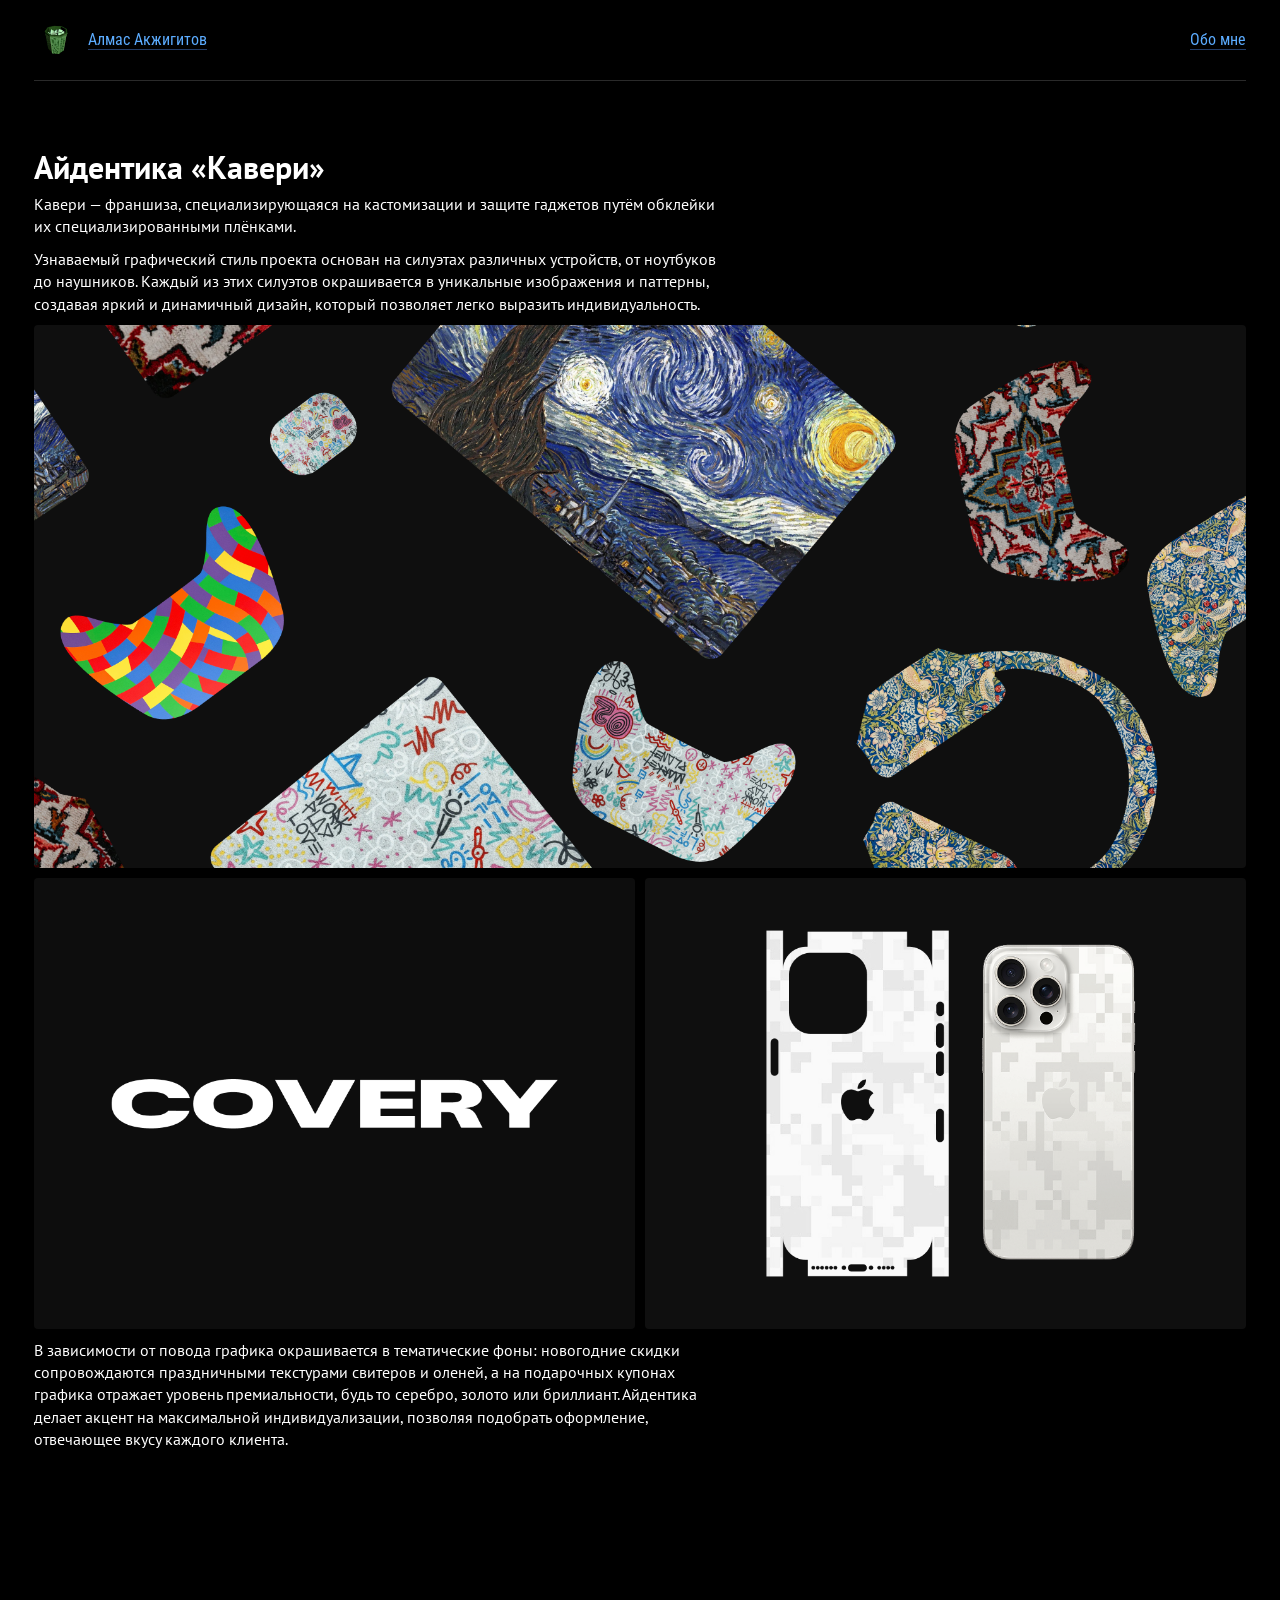
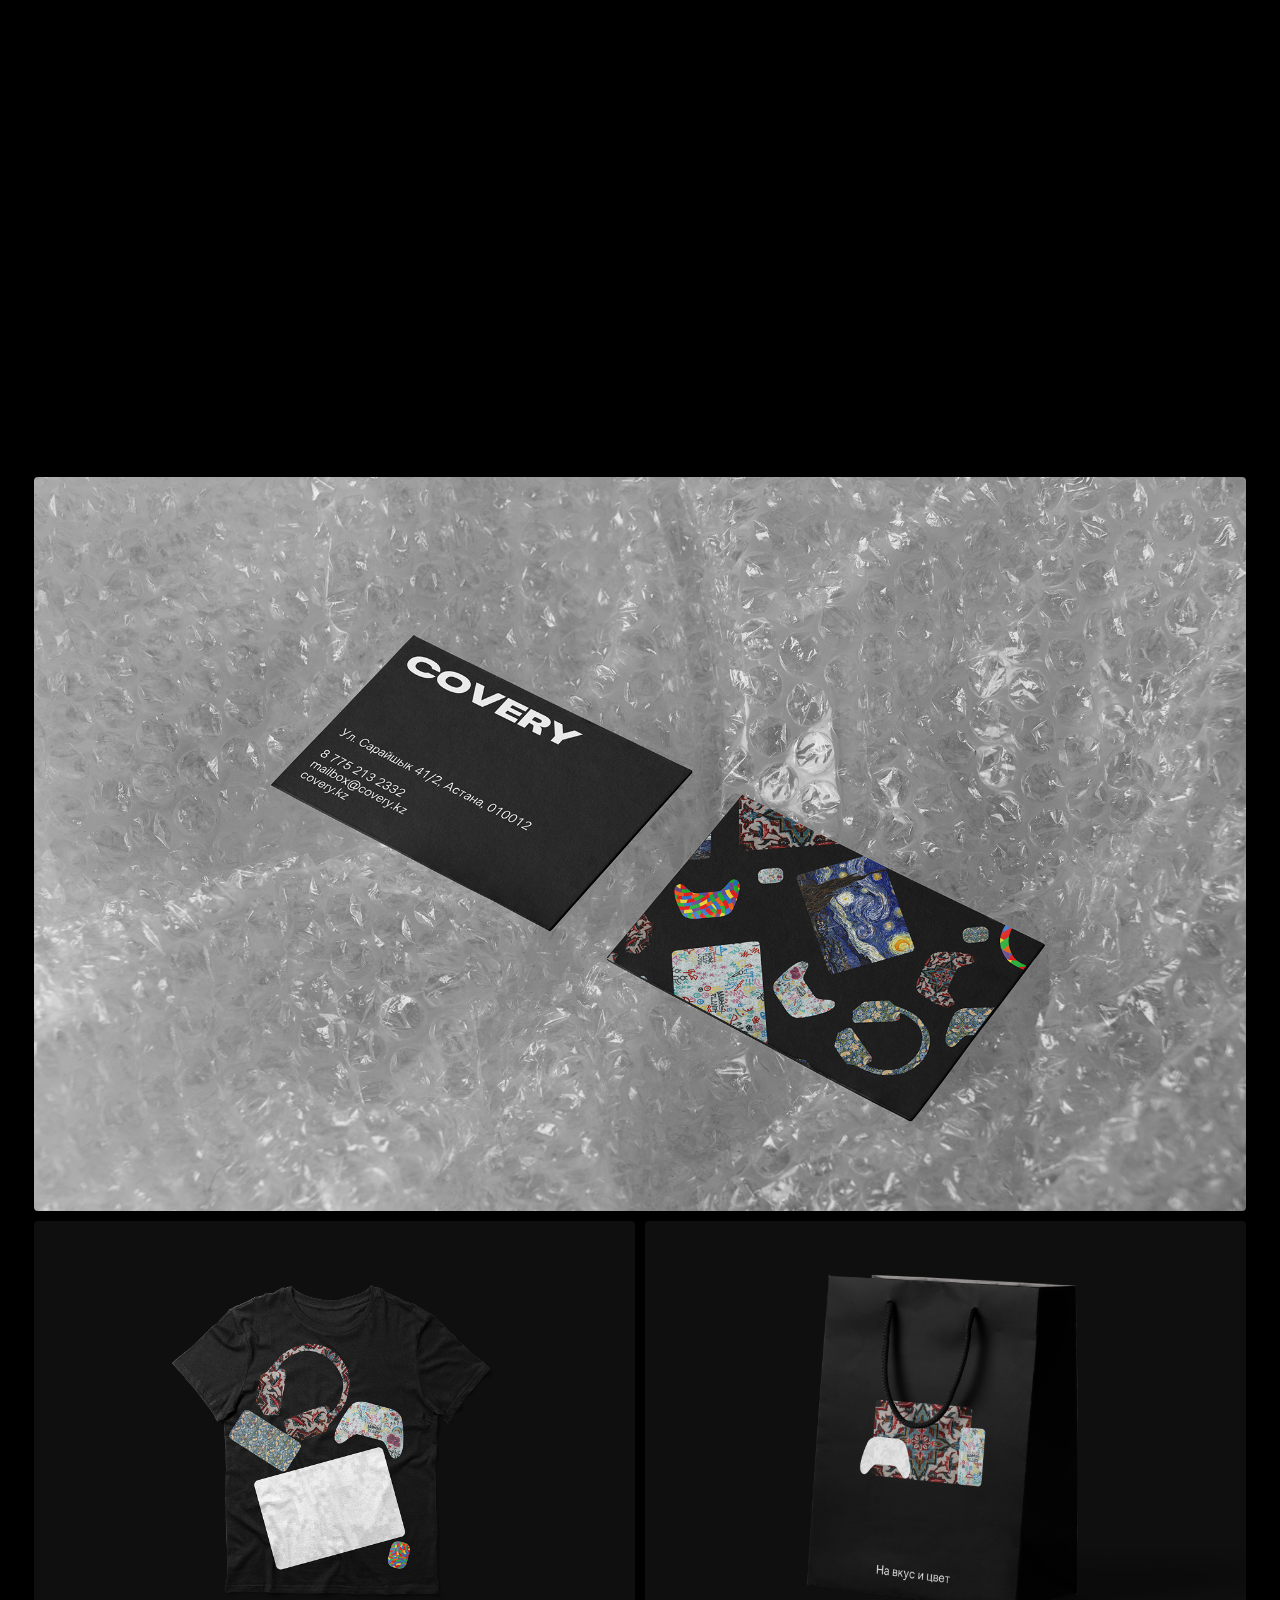
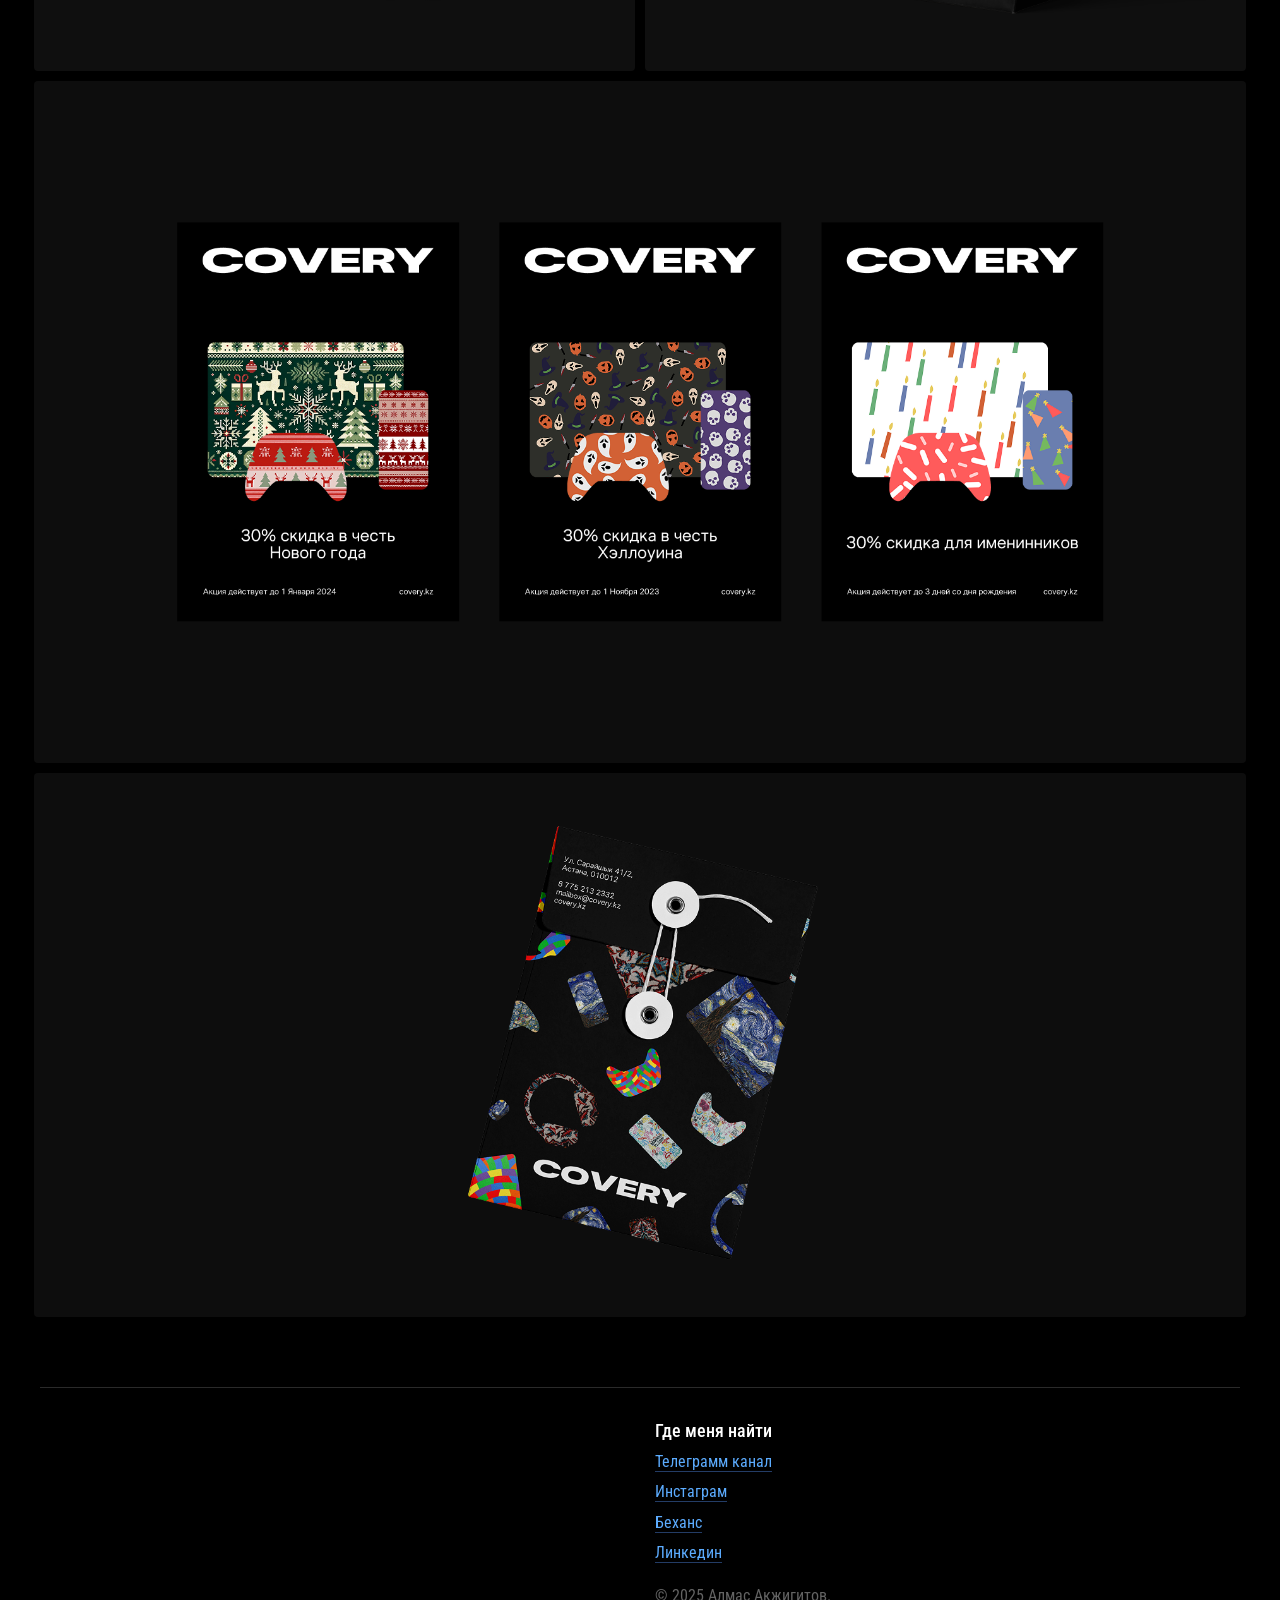
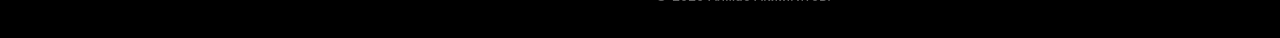
==== covery/index.html @ 47cae8db "8th version Covery added" ====
<!DOCTYPE html>
<html lang="ru">
    <head>
        <meta charset="UTF-8">
        <meta name="viewport" content="width=device-width, initial-scale=1.0">
        <meta property="og:type" content="website">
       
        <meta property="og:title" content="Айдентика «Кавери»">
        <meta property="og:description" content="Кавери —  франшиза, специализирующаяся на кастомизации и защите гаджетов путём обклейки их специализированными плёнками.">
        <meta property="og:image" content="https://almasakzhigitov.com/covery/banner.png">
        <meta property="og:image:width" content="1080">
        <meta property="og:image:height" content="660">
        
        <link rel="icon" href="/static/avatar.png" type="image/x-icon">
        <link rel="apple-touch-icon" href="/static/avatar.png">
        
        <link rel="stylesheet" type="text/css" href="/static/style.css">
        
        <title>Айдентика «Кавери»</title>
    </head>
<body>
    <header>
        <a class="body-interface-text" href="/">
            <div class="site-logo">
                <img src="/static/avatar.png" alt=""> Алмас Акжигитов
            </div>
        </a>
        <a class="body-interface-text" href="/about">Обо мне</a>
    </header>
    
    <div class="content">
        <div class="project-preview">
            <h1 class="text-container">Айдентика «Кавери»</h1>
            
            <p class="body-serif-text text-container">Кавери —  франшиза, специализирующаяся на кастомизации и защите гаджетов путём обклейки их специализированными плёнками.
            </p>

            <p class="body-serif-text text-container">Узнаваемый графический стиль проекта основан на силуэтах различных устройств, от ноутбуков до наушников. Каждый из этих силуэтов окрашивается в уникальные изображения и паттерны, создавая яркий и динамичный дизайн, который позволяет легко выразить индивидуальность. 
            </p>

            <img src="/covery/1_WI.png" class="wide-image">
            
            <div class="small-image-group">
                <img src="/covery/2.1_SI.png" alt="" class="small-image">
                <img src="/covery/2.2_SI.png" alt="" class="small-image">
            </div>
            
            <p class="body-serif-text text-container">В зависимости от повода графика окрашивается в тематические фоны: новогодние скидки сопровождаются праздничными текстурами свитеров и оленей, а на подарочных купонах графика отражает уровень премиальности, будь то серебро, золото или бриллиант. Айдентика делает акцент на максимальной индивидуализации, позволяя подобрать оформление, отвечающее вкусу каждого клиента.
            </p>

            <video class="wide-image" autoplay="" loop="" muted="" src="/covery/3_WI.mp4" playsinline=""></video>

            <img src="/covery/4_WI.png" class="wide-image">

            <div class="small-image-group">
                <img src="/covery/5.1_SI.png" alt="" class="small-image">
                <img src="/covery/5.2_SI.png" alt="" class="small-image">
            </div>

            <img src="/covery/6_WI.png" class="wide-image">

            <img src="/covery/7_WI.png" class="wide-image">

        </div>
    </div>
    
    <footer>
        <div class="footer-left">
            <video id="sobaka" autoplay="" loop="" muted="" src="/static/sobaka.mp4" playsinline=""></video>
        </div>
        <div class="footer-right">
            <div class="footer-info">
                <p class="heading-interface-text">Где меня найти</p>
                <a class="body-interface-text" href="https://t.me/mezzahood">Телеграмм канал</a>
                <a class="body-interface-text" href="https://www.instagram.com/meeezzanine">Инстаграм</a>
                <a class="body-interface-text" href="https://www.behance.net/c9155ba3">Беханс</a>
                <a class="body-interface-text" href="https://www.linkedin.com/in/almas-akzhigitov">Линкедин</a>
            </div>
            <p class="caption-interface-text">© 2025 Алмас Акжигитов.</p>
        </div>
    </footer>
</body>
</html>
---- static/style.css ----
/* ————————————————— Variables ——————————————— */

@import url('https://fonts.googleapis.com/css2?family=Roboto+Condensed:ital,wght@0,100..900;1,100..900&display=swap');
@import url('https://fonts.googleapis.com/css2?family=PT+Sans:ital,wght@0,400;0,700;1,400;1,700&display=swap');

@font-face {
  font-family: 'Bookerly';
  src: url('/static/fonts/Bookerly.ttf') format('truetype'), 
  url('/static/fonts/Bookerly\ Italic.ttf') format('truetype');
}

:root{
  --background-color: #000000;

  --text-primary: #ffffff;
  --text-secondary: #636363;

  --border-gray: #2A2A2A;

  --active-link: #5CACFF;
  --active-link-underline: rgba(88, 150, 255, 40%);
  --hover-link: #FF5C5C;
}

/* ————————————————— Zeroing ——————————————— */

html, body, div, span, applet, object, iframe,
h1, h2, h3, h4, h5, h6, p, blockquote, pre,
a, abbr, acronym, address, big, cite, code,
del, dfn, em, img, ins, kbd, q, s, samp,
small, strike, strong, sub, sup, tt, var,
b, u, i, center,
dl, dt, dd, ol, ul, li,
fieldset, form, label, legend,
table, caption, tbody, tfoot, thead, tr, th, td,
article, aside, canvas, details, embed, 
figure, figcaption, footer, header, hgroup, 
menu, nav, output, ruby, section, summary,
time, mark, audio, video {
  margin: 0;
  padding: 0;
  border: 0;
  font-size: 100%;
  font: inherit;
  vertical-align: baseline;
}
  
/* HTML5 display-role reset for older browsers */
article, aside, details, figcaption, figure, 
footer, header, hgroup, menu, nav, section {
  display: block;
}
  
body {
  line-height: 1;
}
  
ol, ul {
  list-style: none;
}
  
blockquote, q {
  quotes: none;
}
  
blockquote:before, blockquote:after,
q:before, q:after {
  content: '';
  content: none;
}
  
table {
  border-collapse: collapse;
  border-spacing: 0;
}
/* —————————————————— General ——————————————— */

body {
  background-color: var(--background-color);
  display: flex;
  flex-direction: column;
  align-items: center;
}

header {
  height: 80px;
  width: 1200px;
  display: flex;
  flex-direction: row;
  justify-content: space-between;
  align-items: center;
  border-bottom: 1px solid var(--border-gray);
}

.content {
  width: 1200px;
  min-height: calc(100vh - 180px);
  display: flex;
  flex-direction: column;
  align-content: center;
  gap: 50px;
  padding: 100px 0px 100px 0px;
}

footer{
  height: 250px;
  width: 1200px;
  max-width: 1200px;
  display:flex;
  flex-direction: row;
  gap: 30px;
  border-top: 1px solid var(--border-gray);
}

.footer-left{
  display:flex;
  flex: 1;
  padding-top: 30px;
  justify-content: flex-end;
  align-items: flex-start;
}

.footer-right{
  display: flex;
  flex: 1;
  flex-direction: column;
  justify-content: space-between;
  padding: 30px 0px 30px 0px;
}

.footer-info{
  width: fit-content;
  display: flex;
  flex-direction: column;
  justify-content: flex-start;
  gap: 8px;
}

.site-logo {
  display: flex;
  flex-direction: row;
  align-items: center;
  gap: 10px;
}

#sobaka{
  width: 100px;
}

a{
  color: var(--active-link) !important;
  text-decoration: underline;
  text-decoration-color: var(--active-link-underline);
  text-underline-offset: 0.25rem;
  transition: 0.1s ease-in-out;
  text-decoration-thickness: 1px;
}

a:hover{
  color: var(--hover-link) !important;
  text-decoration-color: var(--hover-link);
}

h1{
  color: var(--text-primary);
  font-family: "PT Sans", serif;
  font-size: 32px;
  line-height: 100%;
  font-weight: 700;
}

.subtitle{
  color: var(--text-secondary);
  font-family: "PT Sans", serif;
  font-size: 20px;
  line-height: 100%;
}

.body-interface-text{
  color: var(--text-primary);
  font-family: "Roboto Condensed";
  font-size: 16px;
  line-height: 140%;
  font-weight: 400;
  text-align: left;
}

.heading-interface-text{
  color: var(--text-primary);
  font-family: "Roboto Condensed";
  font-weight: 500;
  font-size: 18px;
  line-height: 140%;
  width: auto;
}

.caption-interface-text{
  color: var(--text-secondary);
  font-family: "Roboto Condensed";
  font-size: 16px;
  line-height: 140%;
  text-align: left;
}

.body-serif-text{
  color: var(--text-primary);
  font-family: "PT Sans", serif;
  font-size: 16px;
  line-height: 140%;
  text-align: left;
}

/* ————————————— Homepage ————————————————— */
.title-container {
  display: flex;
  flex-direction: column;
  align-items: center;
  gap: 15px;
}

.galery {
  display: flex;
  flex-wrap: wrap;
  row-gap: 70px;
  column-gap: 70px;
  justify-content: center;
  align-items: flex-start;
}
.designed {
  min-width: 230px;
  display: flex;
  flex-direction: column;
  gap: 12px;
  align-items: center;
}

.designed-img{
    height: 220px;
    width: auto; /* Ширина подстраивается автоматически */
    display: block; /* Убирает лишние отступы */
}

.designed-text{
  max-width: 230px;
  text-align: center;
}

/* ——————————————— About page ————————————— */

.about-container{
  display: flex;
  flex-direction: row;
  gap: 30px;
  padding: 0px;
}

.about-info{
  max-width: 585px;
  display: flex;
  flex-direction: column;
  gap: 70px;
  align-items: start;
}

.me-container{
  width: 585px;
  height: 585px;
  display: flex;
  align-items: center;
  justify-content: center;
}

.me{
  width: 400px;
  height: 400px;
}

.letter-container{
  display: flex;
  flex-direction: column;
  gap: 20px;
}

.letter{
  color: var(--text-primary);
  font-family: "PT Sans", serif;
  font-weight: lighter;
  font-style: italic;
  font-size: 24px;
  line-height: 140%;
}

.resume-container{
  display: flex;
  flex-direction: row;
  gap: 30px;
  align-items: center;
}

#resume{
  height: 100px;
}

/* —————————————— 404 —————————————— */

.unfound-container{
  display: flex;
  flex-direction: column;
  gap: 40px;
  align-items: center;
}

.unfound-image{
  width: 350px;
  height: auto;
}

/* —————————————— Designed preview —————————————— */

.project-preview{
  width: 100%;
  display: flex;
  flex-direction: column;
  gap: 20px;
  align-items: start;
}

.wide-image{
  width: 100%;
  border-radius: 4px;
}

.small-image-group{
  width: 100%;
  display: flex;
  flex-direction: row;
  gap: 20px;
}

.small-image{
  aspect-ratio: 4 / 3; /* Соотношение сторон */
  width: calc(50% - 15px); /* Растягиваем по ширине контейнера */
  height: auto; /* Автоматически подстраивает высоту */
  object-fit: cover;
  border-radius: 4px; 
}

.text-container{
  max-width: 700px;
  display: flex;
  flex-direction: row;
  justify-content: flex-end;
}

/* ––—————————————————— Media-request —————————————————————— */
/* Tablets */
@media (max-width: 1280px) { 
  /* General */
  header{
    width: calc(100vw - 68px);
  }
  .content{
    width: calc(100vw - 68px);
    padding: 70px 0px 70px 0px;
  }
  footer{
    width: calc(100vw - 68px);
  }
  /* About */
  .about-container{
    flex-direction: column;
    align-items: center;
  }
  .about-info{
    width: 688px;
    align-items: center;
  }
  .me-container{
    width: 100%;
    height: max-content;
  }
  .me{
    width: 300px;
    height: 300px;
  }
  .letter{
    text-align: center;
    font-size: 20px;
  }
  /* Design preview */
  .project-preview{
    gap: 10px;
  }
  
  .small-image-group{
    gap: 10px;
  }
  .small-image{
    width: calc(50% - 5px); /* Растягиваем по ширине контейнера */
  }
}

/* Phones */
@media (max-width: 768px) {
  /* General */
  header{
    width: calc(100vw - 20px);
    height: 60px;
  }
  .content{
    width: calc(100vw - 20px);
    padding: 40px 0px 40px 0px;
  }
  footer{
    width: calc(100vw - 20px);
    height: 220px;
  }
  .site-logo{
    gap: 6px;
  }
  .site-logo img{
    width: 33px;
    height: 33px;
  }
  #sobaka{
    width: 62px;
  }
  h1{
    font-size: 26px;
  }
  .subtitle{
    font-size: 18px;
  }
  .body-interface-text{
    font-size: 14px;
  }
  .heading-interface-text{
    font-size: 16px;
  }
  .caption-interface-text{
    font-size: 12px;
  }
  .body-serif-text{
    font-size: 14px;
  }
  /* Homepage */
  .galery{
    gap: 20px;
  }
  /* About */
  .about-container{
    flex-direction: column;
    align-items: center;
    gap: 30px;
    max-width: 100%;
  }
  .about-info{
    max-width: 100%;
    gap: 30px;
  }
  .me{
    width: 226px;
    height: 226px;
  }
  .letter-container{
    max-width: 100%;
  }
  .letter{
    font-size: clamp(100%, 4vw, 20px);
  }
  .resume-container{
    gap: 15px;
  }
  #resume{
    height: 80px;
  }
  /* 404 */
  .unfound-container{
    gap: 30px;
  }
  
  .unfound-image{
    width: 250px;
    height: auto;
  }
  /* Designed preview */
  .project-preview{
    gap: 10px;
  }
  .wide-image{
    border-radius: 2px;
  }
  .small-image{
    border-radius: 2px;
  }
}
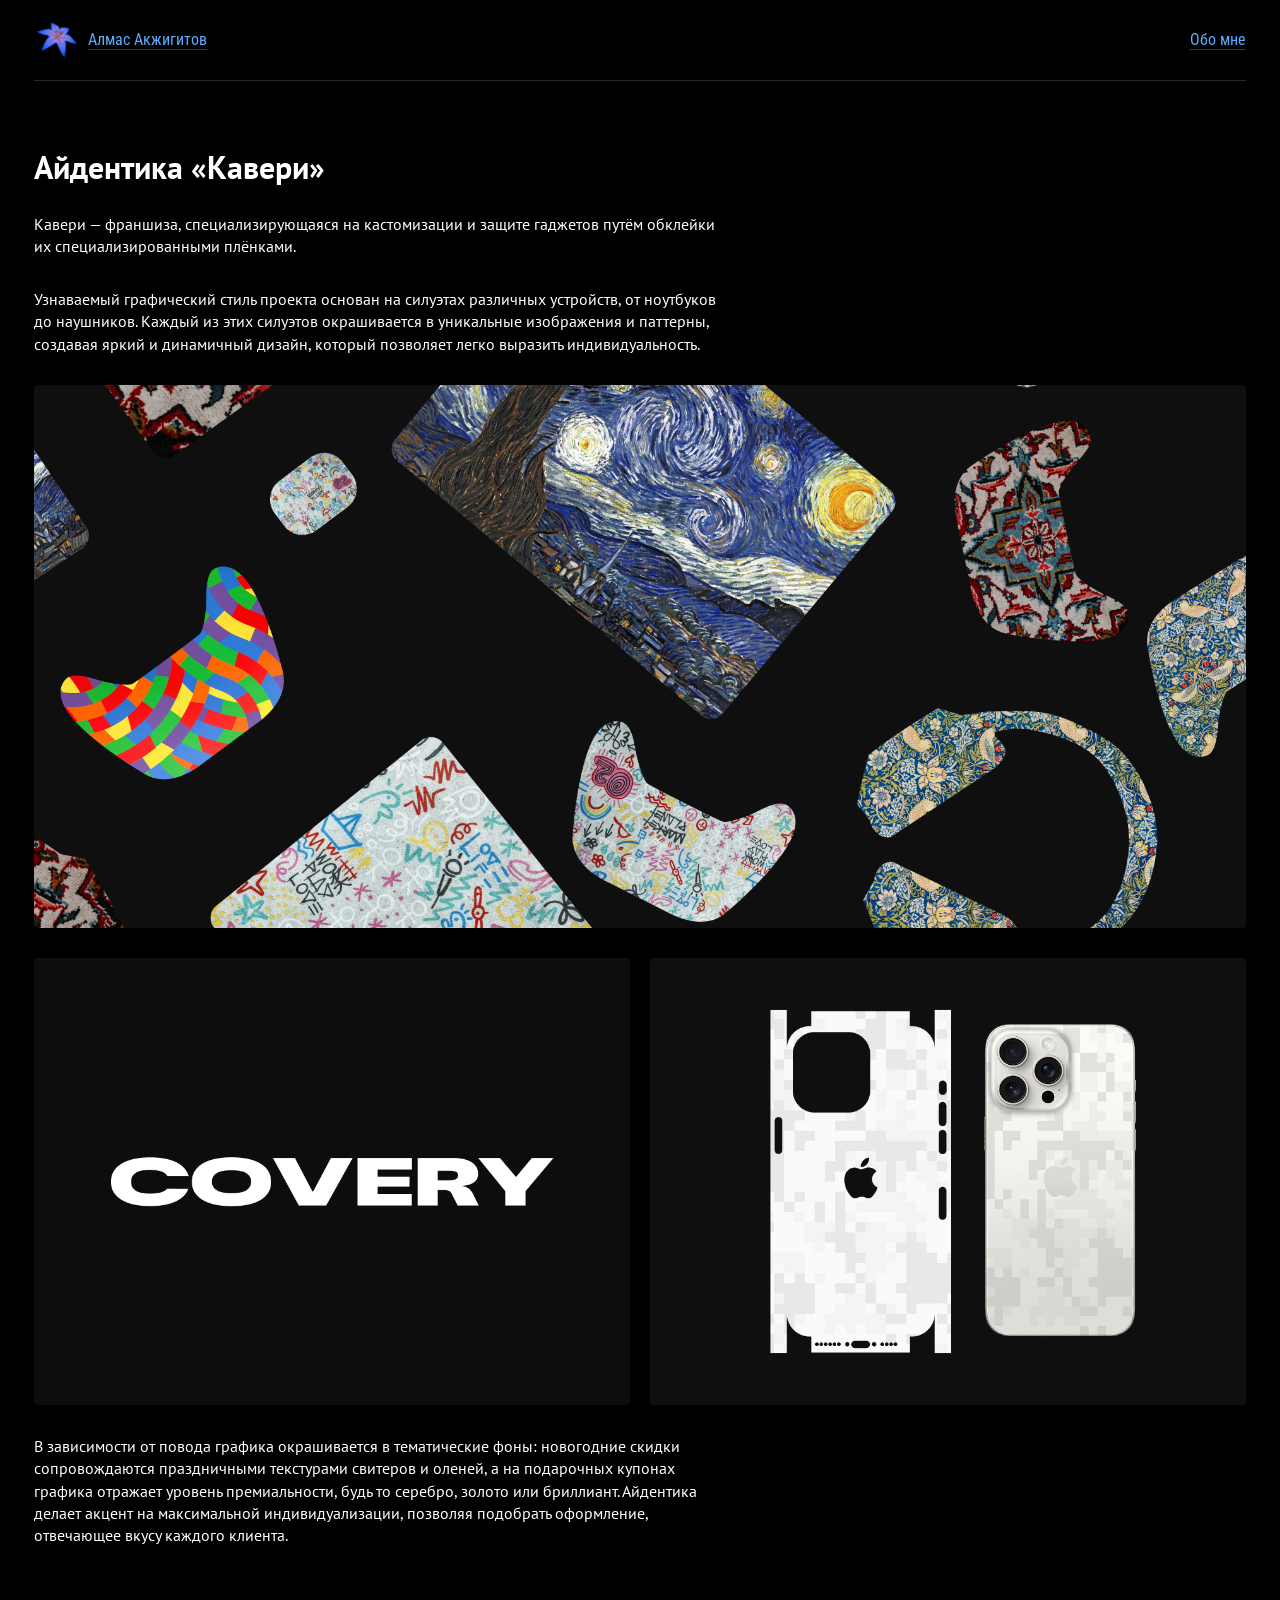
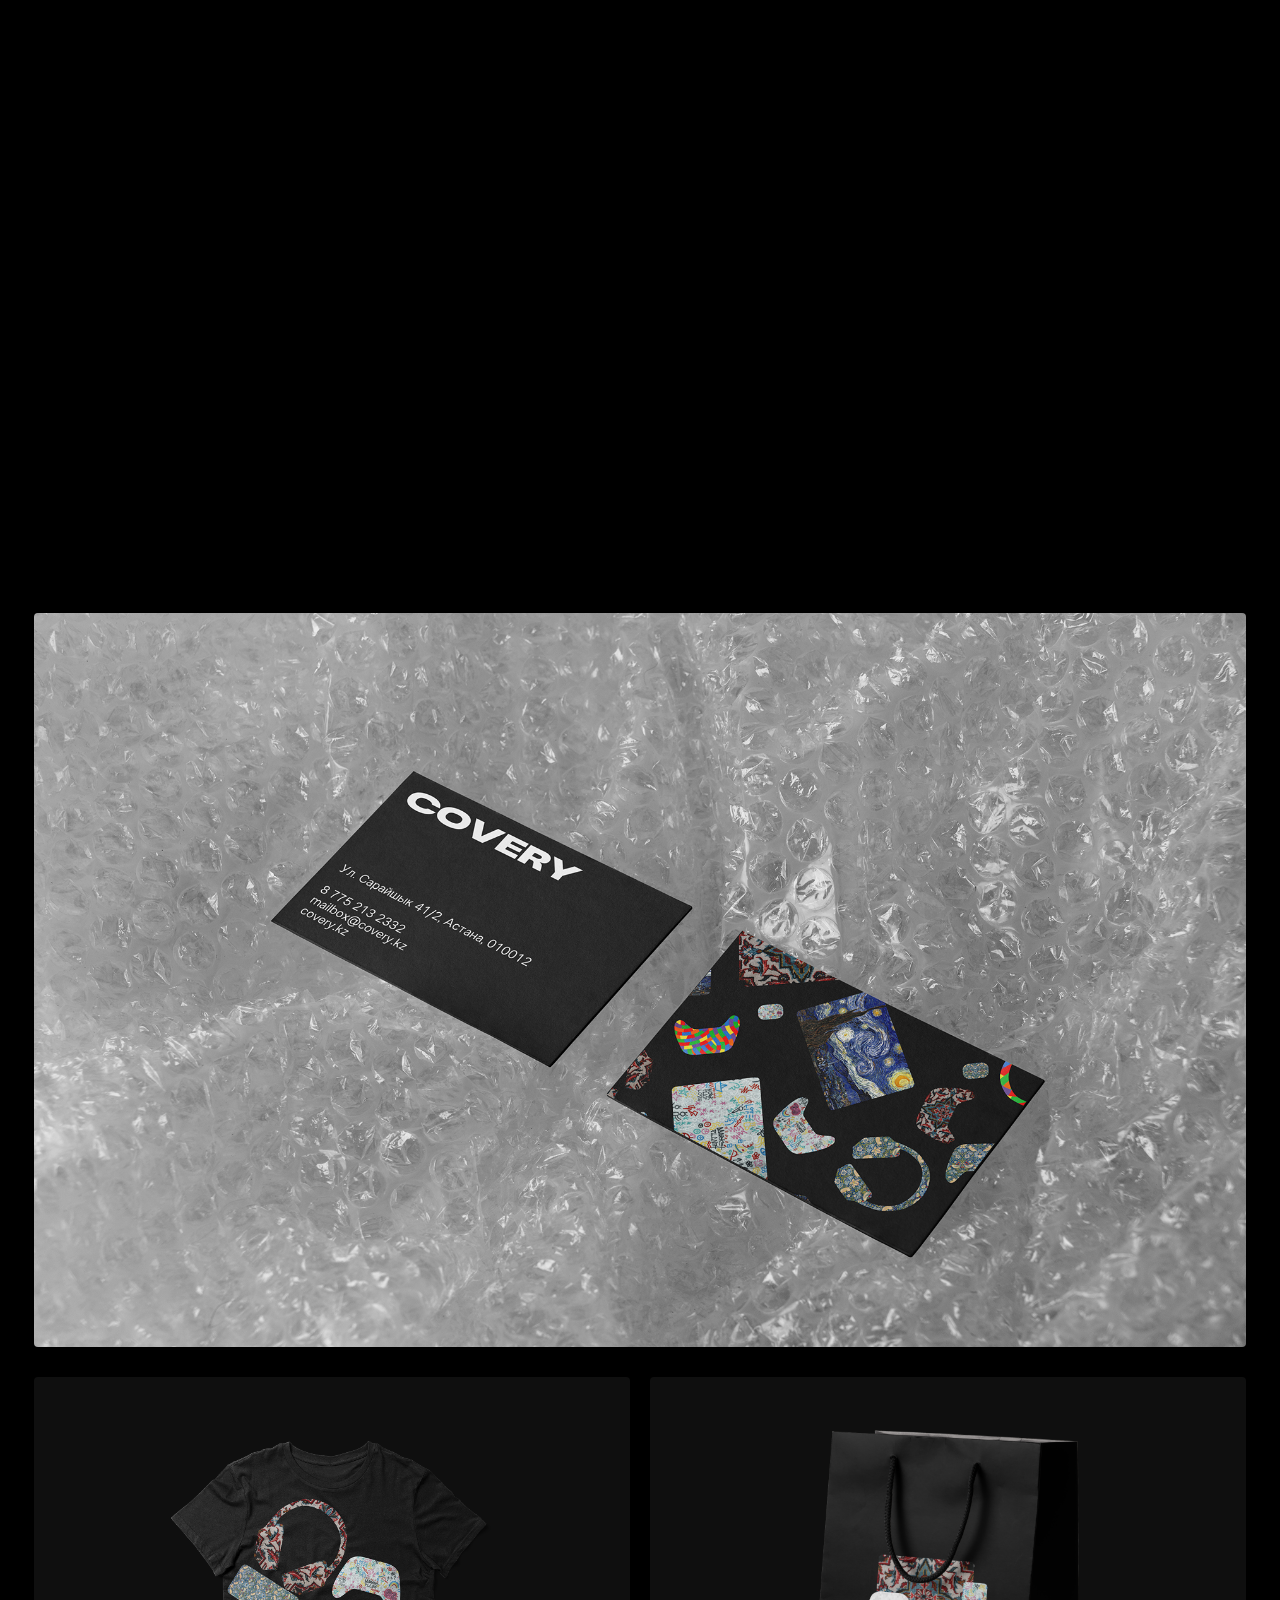
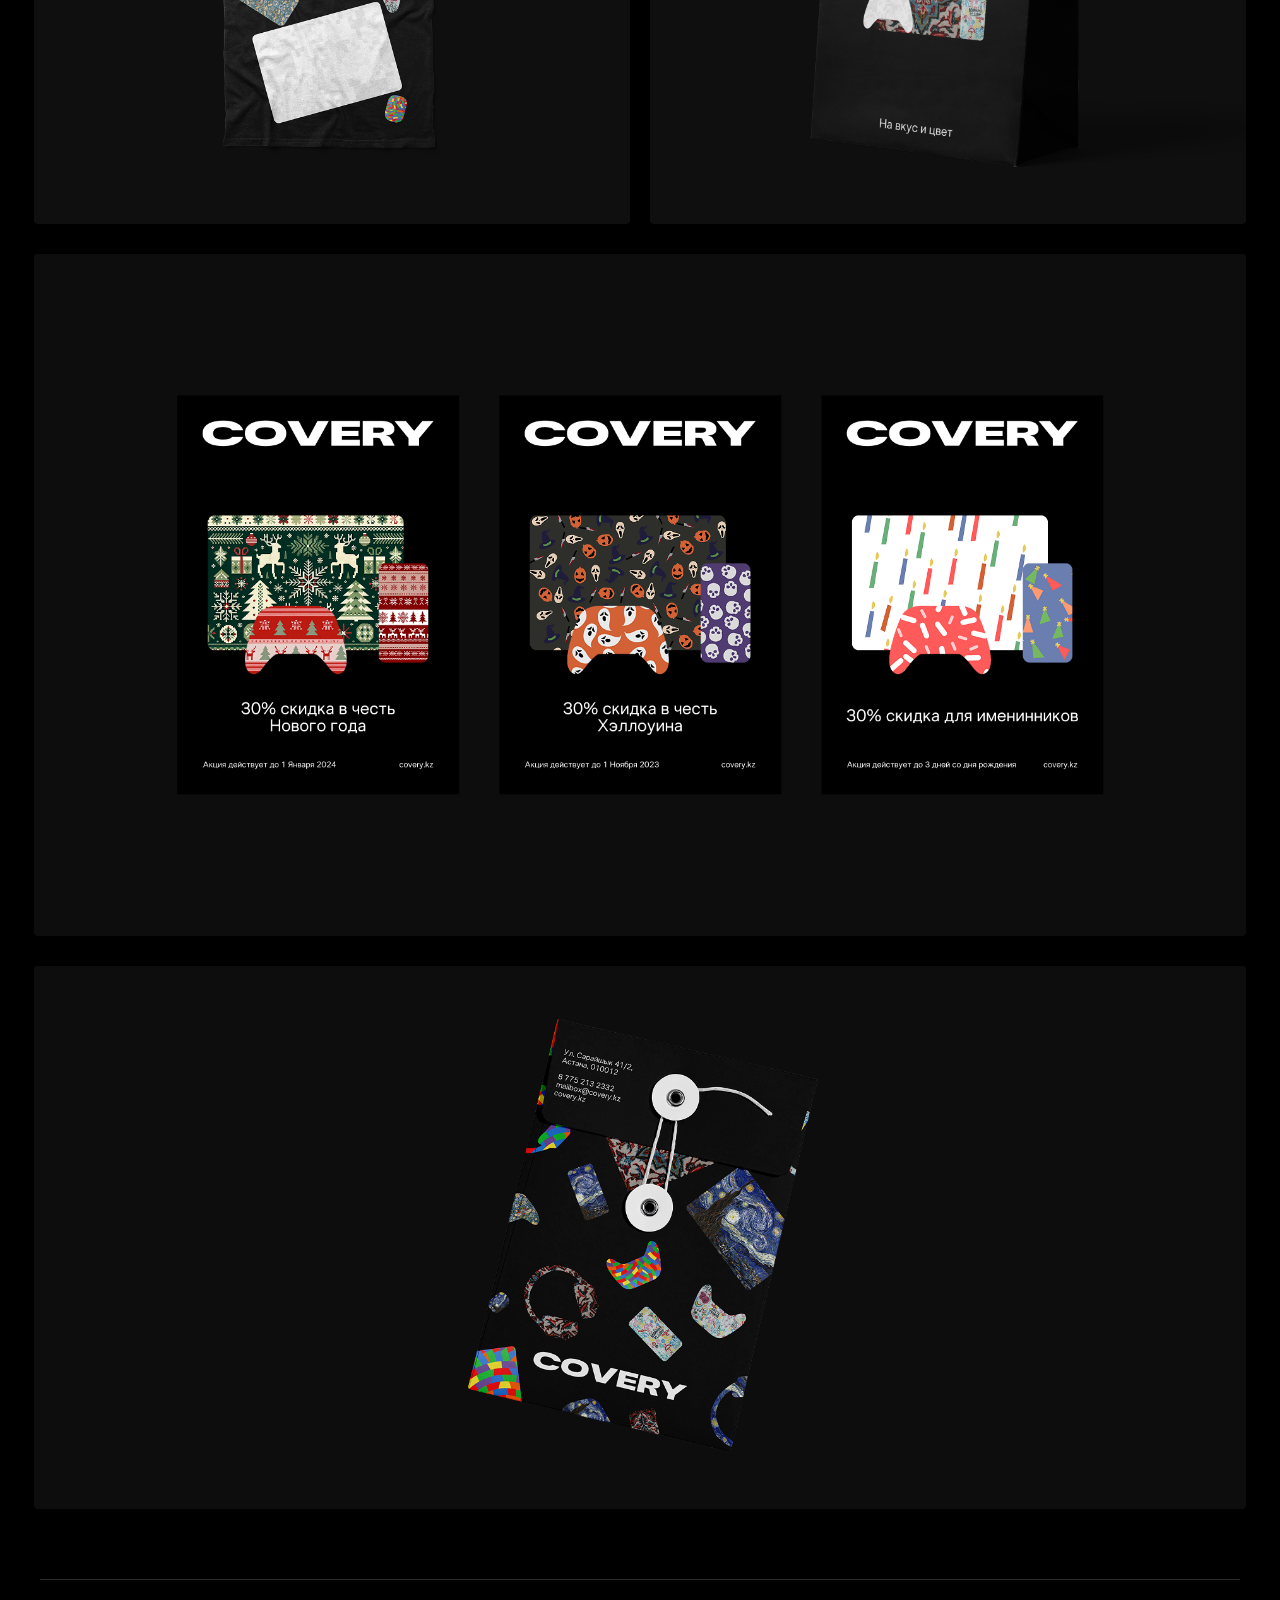
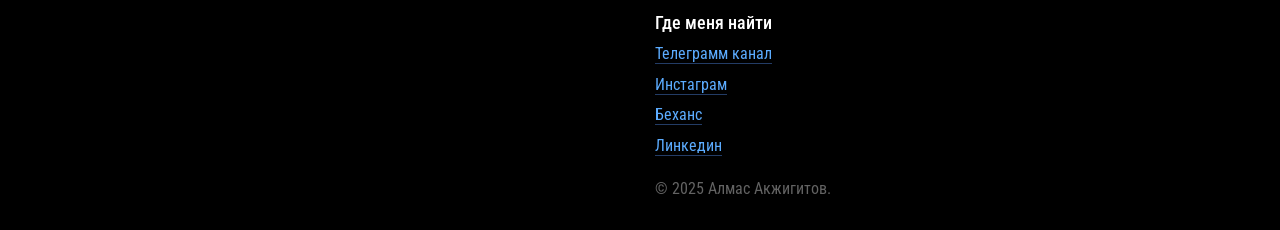
==== commit 2f180c75: "Head tag Description removed" ====
--- a/covery/index.html
+++ b/covery/index.html
@@ -6,7 +6,6 @@
         <meta property="og:type" content="website">
        
         <meta property="og:title" content="Айдентика «Кавери»">
-        <meta property="og:description" content="Кавери —  франшиза, специализирующаяся на кастомизации и защите гаджетов путём обклейки их специализированными плёнками.">
         <meta property="og:image" content="https://almasakzhigitov.com/covery/banner.png">
         <meta property="og:image:width" content="1080">
         <meta property="og:image:height" content="660">
--- a/static/style.css
+++ b/static/style.css
@@ -92,6 +92,11 @@
   border-bottom: 1px solid var(--border-gray);
 }
 
+header img{
+  width: 44px;
+  height: 44px;
+}
+
 .content {
   width: 1200px;
   min-height: calc(100vh - 180px);
@@ -272,7 +277,7 @@
 
 .me{
   width: 400px;
-  height: 400px;
+  object-fit: contain;
 }
 
 .letter-container{
@@ -297,7 +302,7 @@
   align-items: center;
 }
 
-#resume{
+.resume{
   height: 100px;
 }
 
@@ -321,7 +326,7 @@
   width: 100%;
   display: flex;
   flex-direction: column;
-  gap: 20px;
+  gap: 40px;
   align-items: start;
 }
 
@@ -334,7 +339,7 @@
   width: 100%;
   display: flex;
   flex-direction: row;
-  gap: 20px;
+  gap: 30px;
 }
 
 .small-image{
@@ -389,14 +394,15 @@
   }
   /* Design preview */
   .project-preview{
-    gap: 10px;
+    gap: 30px;
   }
   
   .small-image-group{
-    gap: 10px;
-  }
+    gap: 20px;
+  }
+  
   .small-image{
-    width: calc(50% - 5px); /* Растягиваем по ширине контейнера */
+    width: calc(50% - 10px); /* Растягиваем по ширине контейнера */
   }
 }
 
@@ -467,6 +473,7 @@
   }
   .letter{
     font-size: clamp(100%, 4vw, 20px);
+    padding: 0px 20px;
   }
   .resume-container{
     gap: 15px;
@@ -485,12 +492,16 @@
   }
   /* Designed preview */
   .project-preview{
-    gap: 10px;
+    gap: 20px;
   }
   .wide-image{
     border-radius: 2px;
   }
+  .small-image-group{
+    gap: 10px;
+  }
   .small-image{
+    width: calc(50% - 5px); /* Растягиваем по ширине контейнера */
     border-radius: 2px;
   }
 }
